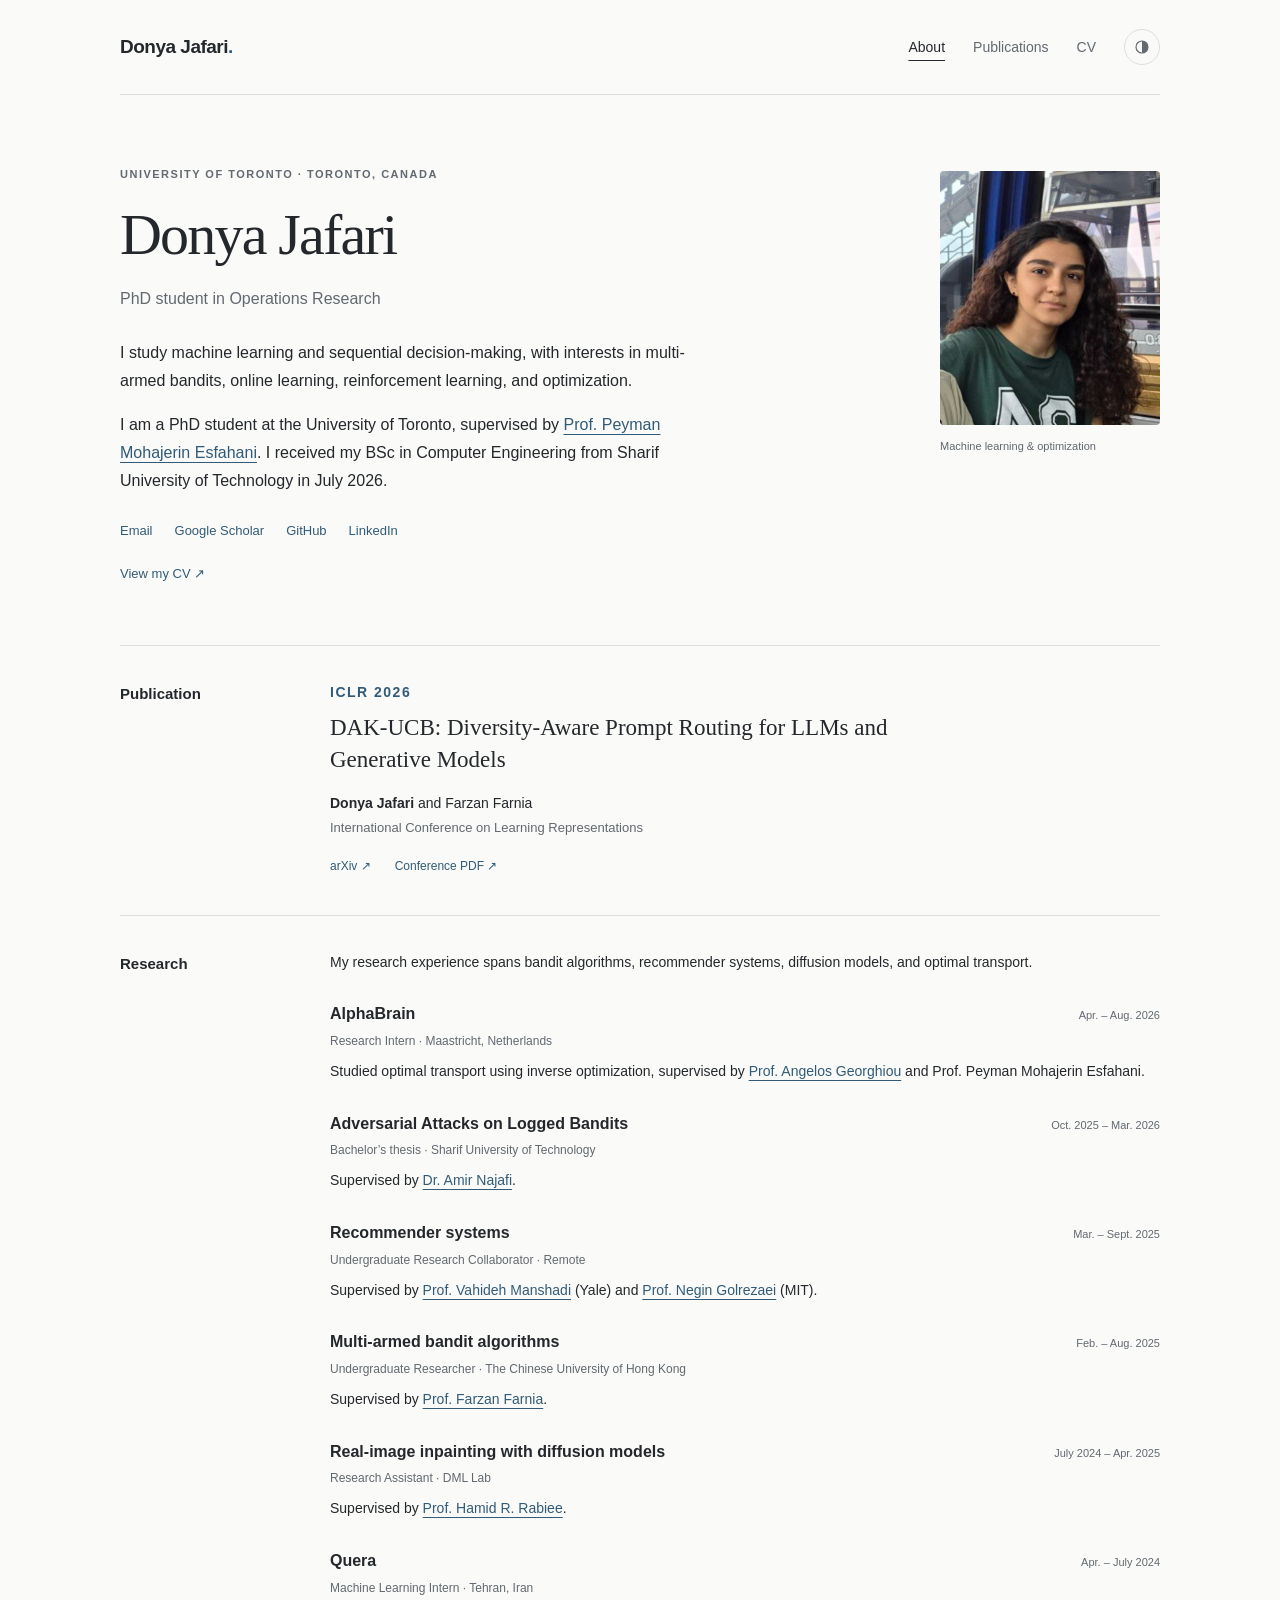
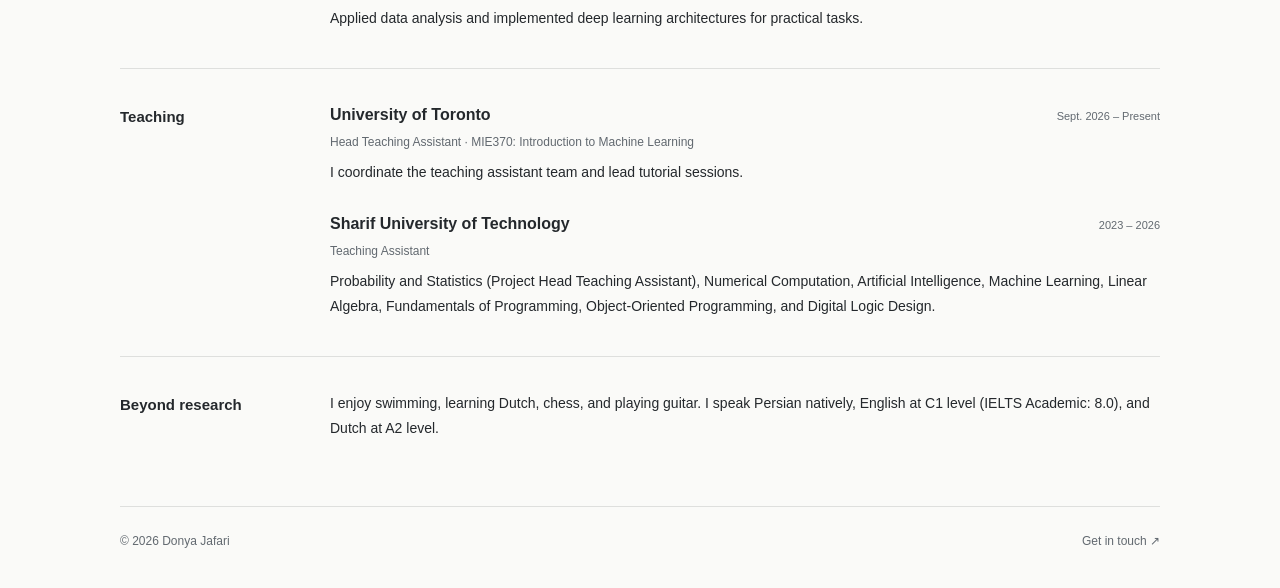
==== index.html @ 4354a480 "Add optimal transport to CV research interests" ====
<!doctype html>
<html lang="en">
<head>
  <meta charset="utf-8">
  <meta name="viewport" content="width=device-width, initial-scale=1">
  <meta name="description" content="Donya Jafari, PhD student at the University of Toronto. Research in machine learning, bandits, online learning, and optimization.">
  <meta name="theme-color" content="#fafaf8">
  <title>About · Donya Jafari</title>
  <script src="theme.js"></script>
  <link rel="stylesheet" href="styles.css">
</head>
<body>
  <a class="skip-link" href="#main">Skip to content</a>
  <header class="site-header container">
    <nav aria-label="Main navigation">
      <a class="wordmark" href="./">Donya Jafari<span class="wordmark-dot">.</span></a>
      <div class="nav-links"><a href="about.html" aria-current="page">About</a>
<a href="publications.html">Publications</a>
<a href="cv.html">CV</a></div>
      <button class="theme-toggle" type="button" aria-label="Switch to dark theme" aria-pressed="false" hidden><svg viewBox="0 0 24 24" width="18" height="18" fill="none" stroke="currentColor" stroke-width="1.5" aria-hidden="true"><circle cx="12" cy="12" r="8"/><path d="M12 4a8 8 0 0 1 0 16Z" fill="currentColor" stroke="none"/></svg></button>
    </nav>
  </header>
  <main id="main" class="container" tabindex="-1">
<section class="intro">
  <div class="intro-copy">
    <p class="eyebrow">University of Toronto · Toronto, Canada</p>
    <h1>Donya Jafari</h1>
    <p class="role">PhD student in Operations Research</p>
    <p>I study machine learning and sequential decision-making, with interests in multi-armed bandits, online learning, reinforcement learning, and optimization.</p>
    <p>I am a PhD student at the University of Toronto, supervised by <a href="https://scholar.google.com/citations?user=ZTan-7YAAAAJ">Prof. Peyman Mohajerin Esfahani</a>. I received my BSc in Computer Engineering from Sharif University of Technology in July 2026.</p>
    <div class="social-links"><a href="mailto:donya.jafari@mail.utoronto.ca">Email</a><a href="https://scholar.google.com/citations?user=WCK7U_UAAAAJ&amp;hl=en">Google Scholar</a><a href="https://github.com/Donya-Jafari">GitHub</a><a href="https://linkedin.com/in/donyajafari">LinkedIn</a></div>
    <a class="text-link" href="Donya_Jafari_CV.pdf?v=7ca5e5e67c67">View my CV <span aria-hidden="true">↗</span></a>
  </div>
  <figure class="portrait"><img src="image.png" alt="Portrait of Donya Jafari" width="260" height="300"><figcaption>Machine learning &amp; optimization</figcaption></figure>
</section>
<section class="section-row" aria-labelledby="publication-title"><h2 id="publication-title">Publication</h2><div class="section-content"><article class="publication"><p class="eyebrow">ICLR 2026</p><h3><a href="https://arxiv.org/abs/2603.23140">DAK-UCB: Diversity-Aware Prompt Routing for LLMs and Generative Models</a></h3><p class="authors"><strong>Donya Jafari</strong> and Farzan Farnia</p><p class="venue">International Conference on Learning Representations</p><div class="paper-links"><a href="https://arxiv.org/abs/2603.23140">arXiv <span aria-hidden="true">↗</span></a><a href="ICLR2026_CameraReady-5.pdf">Conference PDF <span aria-hidden="true">↗</span></a></div></article></div></section>
<section class="section-row" aria-labelledby="research-title">
  <h2 id="research-title">Research</h2>
  <div class="section-content">
    <p>My research experience spans bandit algorithms, recommender systems, diffusion models, and optimal transport.</p>
    <div class="experience"><div class="entry-heading"><h3>AlphaBrain</h3><span class="date">Apr. – Aug. 2026</span></div><p class="entry-role">Research Intern · Maastricht, Netherlands</p><p>Studied optimal transport using inverse optimization, supervised by <a href="https://www.ucy.ac.cy/directory/profile/ageorg07">Prof. Angelos Georghiou</a> and Prof. Peyman Mohajerin Esfahani.</p></div>
    <div class="experience"><div class="entry-heading"><h3>Adversarial Attacks on Logged Bandits</h3><span class="date">Oct. 2025 – Mar. 2026</span></div><p class="entry-role">Bachelor’s thesis · Sharif University of Technology</p><p>Supervised by <a href="https://scholar.google.com/citations?user=N_zYPC0AAAAJ">Dr. Amir Najafi</a>.</p></div>
    <div class="experience"><div class="entry-heading"><h3>Recommender systems</h3><span class="date">Mar. – Sept. 2025</span></div><p class="entry-role">Undergraduate Research Collaborator · Remote</p><p>Supervised by <a href="https://som.yale.edu/faculty-research/faculty-directory/vahideh-manshadi">Prof. Vahideh Manshadi</a> (Yale) and <a href="https://www.mit.edu/~golrezae/">Prof. Negin Golrezaei</a> (MIT).</p></div>
    <div class="experience"><div class="entry-heading"><h3>Multi-armed bandit algorithms</h3><span class="date">Feb. – Aug. 2025</span></div><p class="entry-role">Undergraduate Researcher · The Chinese University of Hong Kong</p><p>Supervised by <a href="https://www.cse.cuhk.edu.hk/people/faculty/farzan-farnia/">Prof. Farzan Farnia</a>.</p></div>
    <div class="experience"><div class="entry-heading"><h3>Real-image inpainting with diffusion models</h3><span class="date">July 2024 – Apr. 2025</span></div><p class="entry-role">Research Assistant · DML Lab</p><p>Supervised by <a href="https://sharif.edu/~rabiee/">Prof. Hamid R. Rabiee</a>.</p></div>
    <div class="experience"><div class="entry-heading"><h3>Quera</h3><span class="date">Apr. – July 2024</span></div><p class="entry-role">Machine Learning Intern · Tehran, Iran</p><p>Applied data analysis and implemented deep learning architectures for practical tasks.</p></div>
  </div>
</section>
<section class="section-row" aria-labelledby="teaching-title"><h2 id="teaching-title">Teaching</h2><div class="section-content">
  <div class="experience"><div class="entry-heading"><h3>University of Toronto</h3><span class="date">Sept. 2026 – Present</span></div><p class="entry-role">Head Teaching Assistant · MIE370: Introduction to Machine Learning</p><p>I coordinate the teaching assistant team and lead tutorial sessions.</p></div>
  <div class="experience"><div class="entry-heading"><h3>Sharif University of Technology</h3><span class="date">2023 – 2026</span></div><p class="entry-role">Teaching Assistant</p><p>Probability and Statistics (Project Head Teaching Assistant), Numerical Computation, Artificial Intelligence, Machine Learning, Linear Algebra, Fundamentals of Programming, Object-Oriented Programming, and Digital Logic Design.</p></div>
</div></section>
<section class="section-row" aria-labelledby="beyond-title"><h2 id="beyond-title">Beyond research</h2><div class="section-content"><p>I enjoy swimming, learning Dutch, chess, and playing guitar. I speak Persian natively, English at C1 level (IELTS Academic: 8.0), and Dutch at A2 level.</p></div></section>
</main>
  <footer class="site-footer container"><span>© 2026 Donya Jafari</span><a href="mailto:donya.jafari@mail.utoronto.ca">Get in touch <span aria-hidden="true">↗</span></a></footer>
</body>
</html>
---- styles.css ----
:root {
  color-scheme: light;
  --bg: #fafaf8;
  --text: #24282c;
  --muted: #626970;
  --line: #dedfdd;
  --accent: #315b78;
  --surface: #f0f1ee;
}
:root[data-theme="dark"] {
  color-scheme: dark;
  --bg: #181c20;
  --text: #e8e9e6;
  --muted: #adb4b9;
  --line: #363d43;
  --accent: #a4c7e1;
  --surface: #22282e;
}
* { box-sizing: border-box; }
body { margin: 0; background: var(--bg); color: var(--text); font: 16px/1.75 -apple-system, BlinkMacSystemFont, "Segoe UI", sans-serif; -webkit-font-smoothing: antialiased; }
.container { width: min(1040px, calc(100% - 96px)); margin-inline: auto; }
a { color: var(--accent); text-decoration-thickness: 1px; text-underline-offset: 4px; }
a:hover { text-decoration: underline; }
a:focus-visible, button:focus-visible { outline: 2px solid var(--accent); outline-offset: 5px; border-radius: 2px; }
p { margin: 0 0 16px; }
h1, h2, h3 { margin: 0; color: var(--text); }
h1 { font: 400 clamp(40px, 5vw, 58px)/1.15 Georgia, "Times New Roman", serif; letter-spacing: -1.8px; }
h2 { font-size: 15px; font-weight: 600; line-height: 1.5; }
h3 { font-size: 16px; font-weight: 600; line-height: 1.55; }
.site-header { border-bottom: 1px solid var(--line); }
nav { min-height: 94px; display: flex; align-items: center; gap: 28px; }
.wordmark { color: var(--text); text-decoration: none; font-size: 19px; font-weight: 600; letter-spacing: -.5px; margin-right: auto; }
.wordmark-dot { color: var(--accent); }
.nav-links { display: flex; gap: 28px; font-size: 14px; }
.nav-links a { color: var(--muted); text-decoration: none; padding-block: 10px; }
.nav-links a[aria-current="page"] { color: var(--text); text-decoration: underline; text-underline-offset: 8px; }
.nav-links a:hover { color: var(--text); }
.theme-toggle { width: 36px; height: 36px; display: inline-grid; place-items: center; border: 1px solid var(--line); border-radius: 50%; color: var(--muted); background: transparent; cursor: pointer; }
.theme-toggle[hidden] { display: none; }
.theme-toggle:hover { color: var(--text); border-color: var(--muted); }
.skip-link { position: absolute; left: 24px; top: -80px; padding: 8px 16px; background: var(--bg); z-index: 2; }
.skip-link:focus { top: 12px; }
.intro { display: grid; grid-template-columns: minmax(0, 1fr) 220px; gap: 70px; align-items: start; padding: 70px 0 58px; }
.eyebrow { font-size: 11px; text-transform: uppercase; letter-spacing: 1.5px; color: var(--muted); margin-bottom: 18px; font-weight: 600; }
.role { color: var(--muted); font-size: 16px; margin: 16px 0 26px; }
.intro-copy > p:not(.eyebrow):not(.role) { max-width: 66ch; }
.portrait { margin: 6px 0 0; }
.portrait img { display: block; width: 100%; height: auto; aspect-ratio: 13 / 15; object-fit: cover; border-radius: 4px; }
.portrait figcaption { color: var(--muted); font-size: 11px; margin-top: 12px; }
.social-links { display: flex; flex-wrap: wrap; gap: 10px 22px; margin: 25px 0 16px; font-size: 13px; }
.social-links a, .text-link, .paper-links a { text-decoration: none; }
.social-links a:hover, .text-link:hover, .paper-links a:hover { text-decoration: underline; }
.text-link { font-size: 13px; font-weight: 500; }
.section-row { display: grid; grid-template-columns: 170px minmax(0, 1fr); gap: 40px; border-top: 1px solid var(--line); padding: 34px 0 38px; }
.section-row > h2 { padding-top: 3px; }
.section-content { min-width: 0; }
.section-content > p:last-child { margin-bottom: 0; }
.section-content p { font-size: 14px; }
.experience { margin-top: 28px; }
.experience:first-child { margin-top: 0; }
.entry-heading { display: flex; align-items: baseline; justify-content: space-between; gap: 16px; }
.date { color: var(--muted); font-size: 11px; white-space: nowrap; font-variant-numeric: tabular-nums; }
.experience p { margin-bottom: 0; }
.experience .entry-role { color: var(--muted); font-size: 12px; margin: 4px 0 7px; }
.publication .eyebrow { margin-bottom: 8px; color: var(--accent); }
.publication h3 { font-family: Georgia, "Times New Roman", serif; font-weight: 400; font-size: 23px; line-height: 1.4; max-width: 650px; }
.publication h3 a { color: var(--text); text-decoration: none; }
.publication h3 a:hover { text-decoration: underline; }
.publication .authors { margin: 14px 0 2px; font-size: 14px; }
.authors strong { font-weight: 600; }
.publication .venue { color: var(--muted); font-size: 13px; margin-bottom: 16px; }
.paper-links { display: flex; gap: 24px; font-size: 12px; }
.page-heading { padding: 66px 0 44px; }
.page-heading > p:last-child { color: var(--muted); margin: 20px 0 0; font-size: 15px; }
.page-heading .eyebrow { margin-top: 0; }
.publications-row { padding-block: 40px; }
.scholar-note { font-size: 13px; color: var(--muted); margin: 8px 0 80px 210px; }
.cv-summary { border-block: 1px solid var(--line); padding: 28px 0; display: flex; align-items: center; justify-content: space-between; gap: 24px; }
.cv-summary h2 { font-size: 18px; }
.cv-summary p { font-size: 14px; margin: 5px 0 0; color: var(--muted); }
.cv-summary .document-meta { font-size: 12px; margin-top: 12px; }
.cv-actions { display: flex; flex-direction: column; align-items: center; gap: 12px; }
.button { background: var(--text); color: var(--bg); display: inline-flex; gap: 24px; padding: 11px 20px; border-radius: 3px; text-decoration: none; font-size: 13px; font-weight: 500; }
.button:hover { opacity: .85; text-decoration: none; }
.cv-preview { margin: 32px 0 60px; }
.cv-preview img { display: block; width: 100%; height: auto; border: 1px solid var(--line); background: white; }
.cv-preview figcaption { margin-top: 14px; font-size: 12px; color: var(--muted); }
.site-footer { border-top: 1px solid var(--line); margin-top: 28px; padding-block: 24px 36px; display: flex; justify-content: space-between; gap: 20px; font-size: 12px; color: var(--muted); }
.site-footer a { color: var(--muted); text-decoration: none; }
body { min-height: 100vh; display: flex; flex-direction: column; }
main { flex: 1; }
@media (max-width: 850px) {
  .container { width: calc(100% - 56px); }
  .intro { grid-template-columns: minmax(0, 1fr) 170px; gap: 32px; }
  .section-row { grid-template-columns: 130px minmax(0, 1fr); gap: 24px; }
  .entry-heading { display: block; }
  .date { display: block; margin-top: 3px; }
  .scholar-note { margin-left: 154px; }
}
@media (max-width: 600px) {
  .container { width: calc(100% - 40px); }
  nav { min-height: 78px; gap: 16px; flex-wrap: wrap; padding-block: 18px; }
  .wordmark { font-size: 17px; }
  .nav-links { gap: 16px; font-size: 12px; }
  .theme-toggle { width: 30px; height: 30px; }
  .intro { display: flex; flex-direction: column; gap: 28px; padding: 38px 0; }
  .portrait { order: -1; display: flex; align-items: center; gap: 16px; margin: 0; }
  .portrait img { width: 90px; height: 104px; }
  .portrait figcaption { max-width: 130px; margin: 0; }
  h1 { font-size: 42px; }
  .eyebrow { font-size: 10px; }
  .role { margin-block: 12px 22px; }
  .intro-copy p { font-size: 15px; }
  .section-row { grid-template-columns: 1fr; gap: 20px; padding-block: 26px 30px; }
  .section-row > h2 { color: var(--muted); font-size: 12px; }
  .publication h3 { font-size: 22px; }
  .page-heading { padding: 38px 0 30px; }
  .scholar-note { margin: 0 0 50px; }
  .cv-summary { align-items: flex-start; flex-direction: column; }
  .cv-actions { flex-direction: row; gap: 24px; }

}
@media (max-width: 370px) {
  nav { gap: 10px; }
  .nav-links { gap: 12px; }
  .wordmark { flex-basis: calc(100% - 46px); }
  .theme-toggle { order: 1; }
  .nav-links { order: 2; flex-basis: 100%; }
}
@media print {
  .site-header, .site-footer, .theme-toggle, .skip-link, .cv-preview { display: none; }
  :root { --bg: #fff; --text: #000; --muted: #444; --accent: #000; --line: #ccc; }
  .container { width: 100%; }
  .intro, .page-heading { padding-top: 0; }
  .experience, .publication { break-inside: avoid; }
}
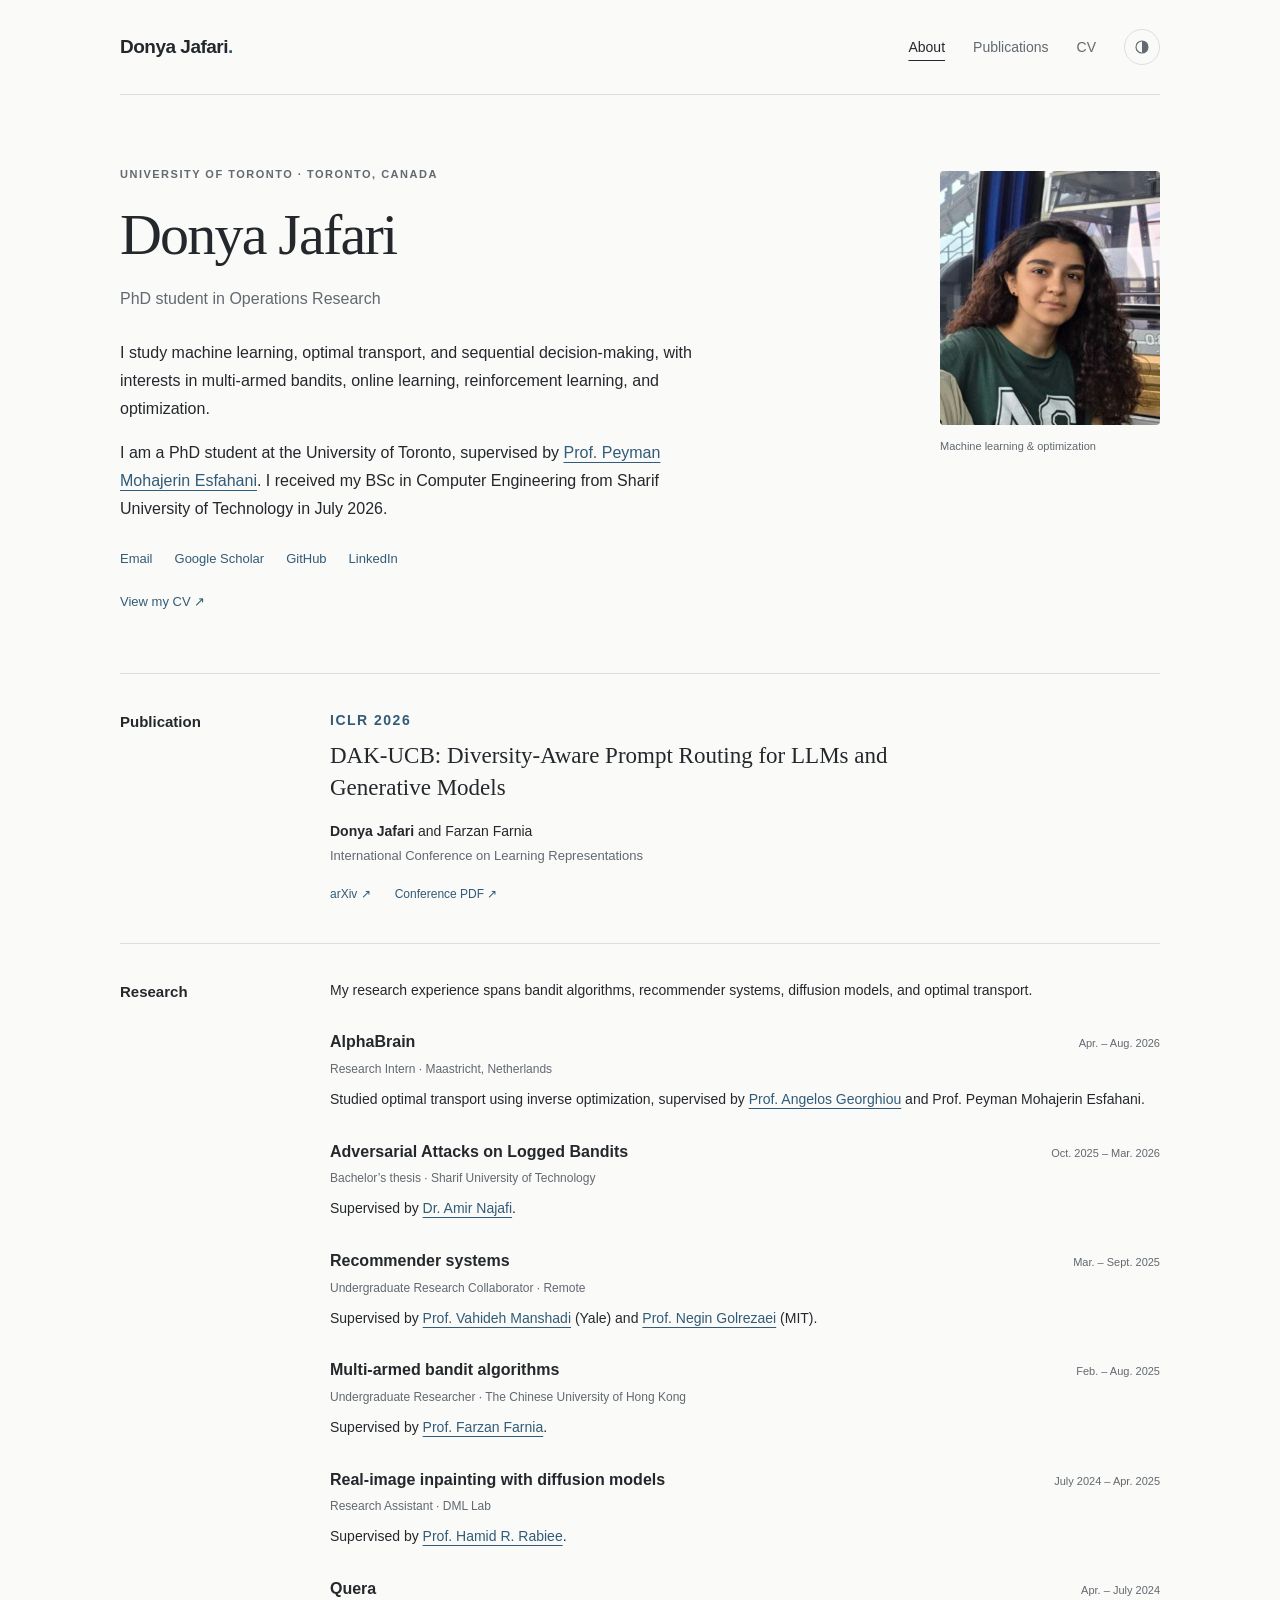
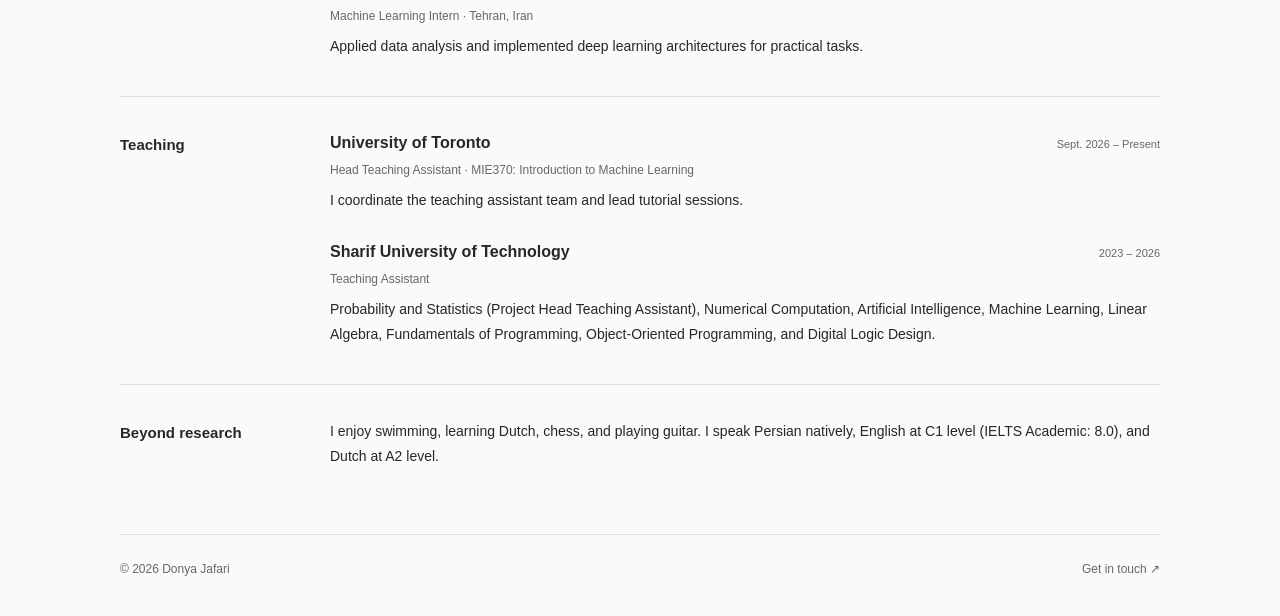
==== commit 49acebf5: "Add PhD courses and update research interests" ====
--- a/index.html
+++ b/index.html
@@ -26,10 +26,10 @@
     <p class="eyebrow">University of Toronto · Toronto, Canada</p>
     <h1>Donya Jafari</h1>
     <p class="role">PhD student in Operations Research</p>
-    <p>I study machine learning and sequential decision-making, with interests in multi-armed bandits, online learning, reinforcement learning, and optimization.</p>
+    <p>I study machine learning, optimal transport, and sequential decision-making, with interests in multi-armed bandits, online learning, reinforcement learning, and optimization.</p>
     <p>I am a PhD student at the University of Toronto, supervised by <a href="https://scholar.google.com/citations?user=ZTan-7YAAAAJ">Prof. Peyman Mohajerin Esfahani</a>. I received my BSc in Computer Engineering from Sharif University of Technology in July 2026.</p>
     <div class="social-links"><a href="mailto:donya.jafari@mail.utoronto.ca">Email</a><a href="https://scholar.google.com/citations?user=WCK7U_UAAAAJ&amp;hl=en">Google Scholar</a><a href="https://github.com/Donya-Jafari">GitHub</a><a href="https://linkedin.com/in/donyajafari">LinkedIn</a></div>
-    <a class="text-link" href="Donya_Jafari_CV.pdf?v=7ca5e5e67c67">View my CV <span aria-hidden="true">↗</span></a>
+    <a class="text-link" href="Donya_Jafari_CV.pdf?v=bf45f6af7149">View my CV <span aria-hidden="true">↗</span></a>
   </div>
   <figure class="portrait"><img src="image.png" alt="Portrait of Donya Jafari" width="260" height="300"><figcaption>Machine learning &amp; optimization</figcaption></figure>
 </section>
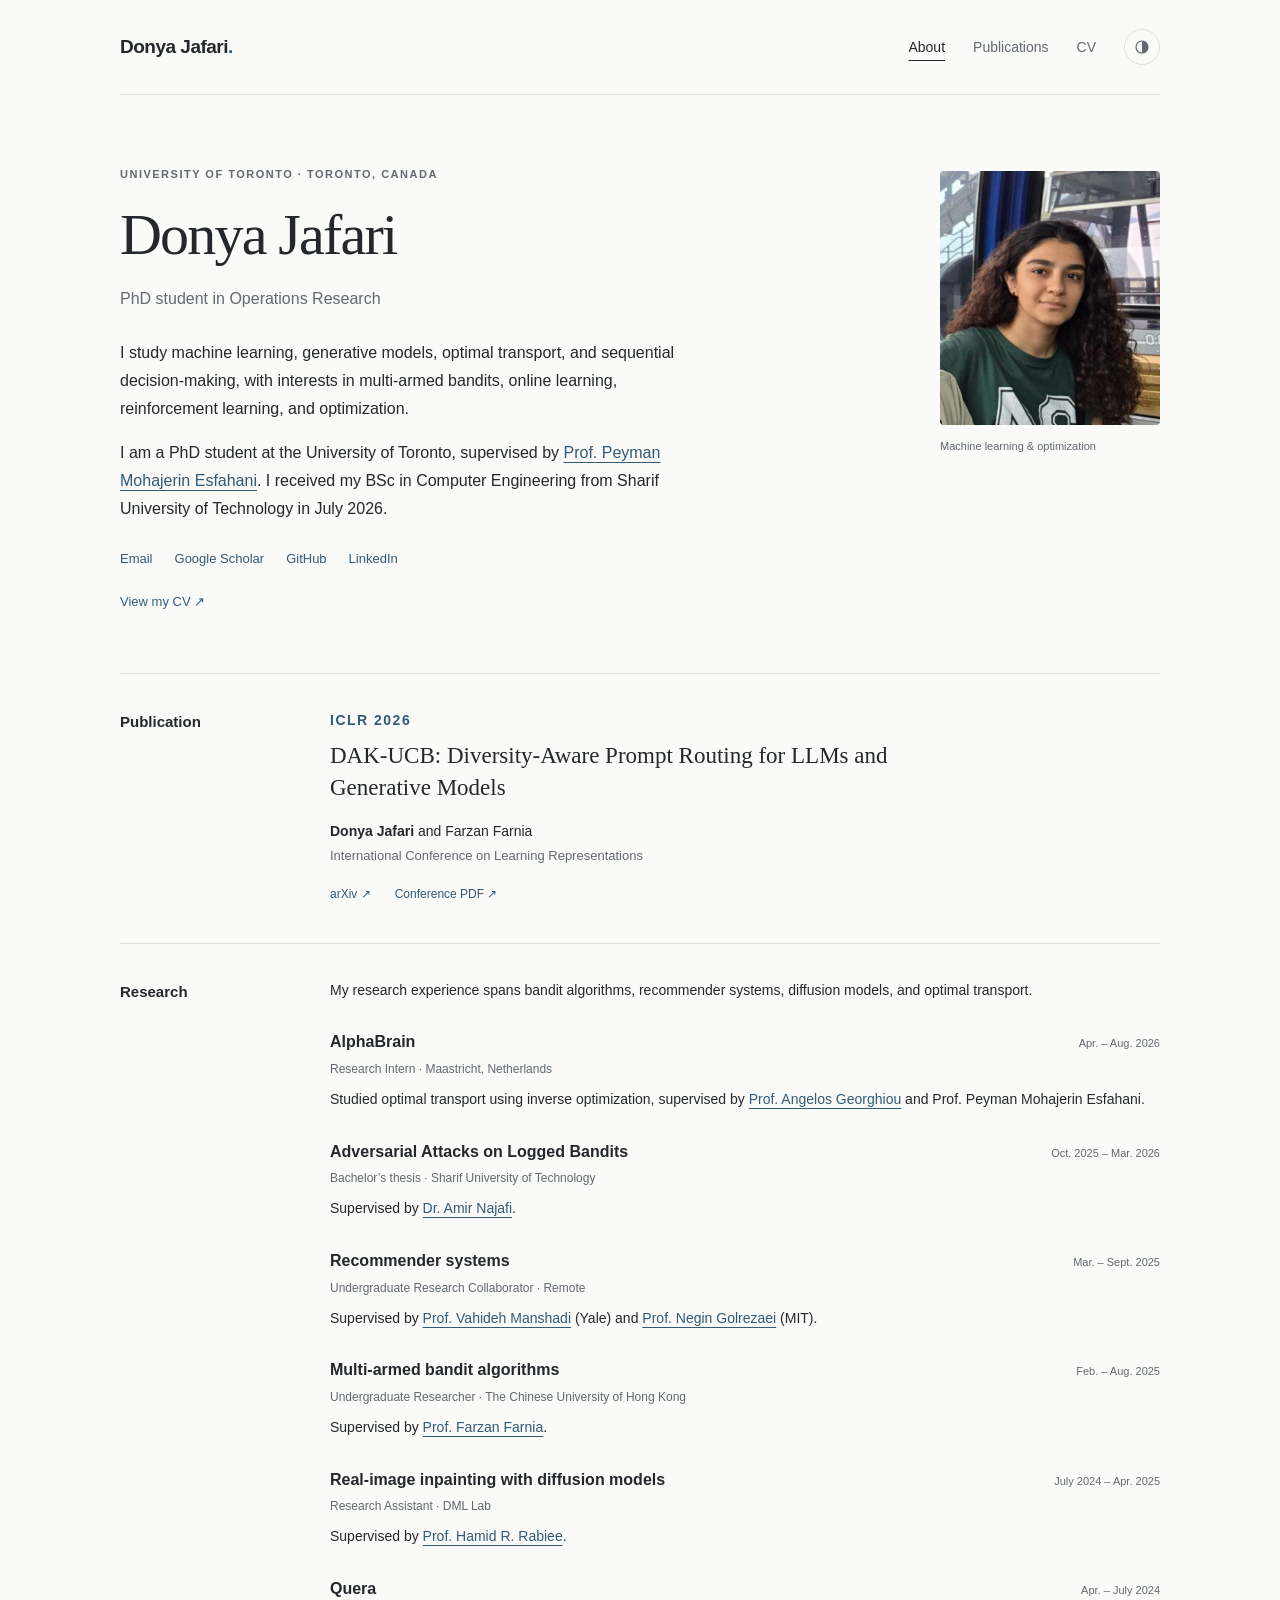
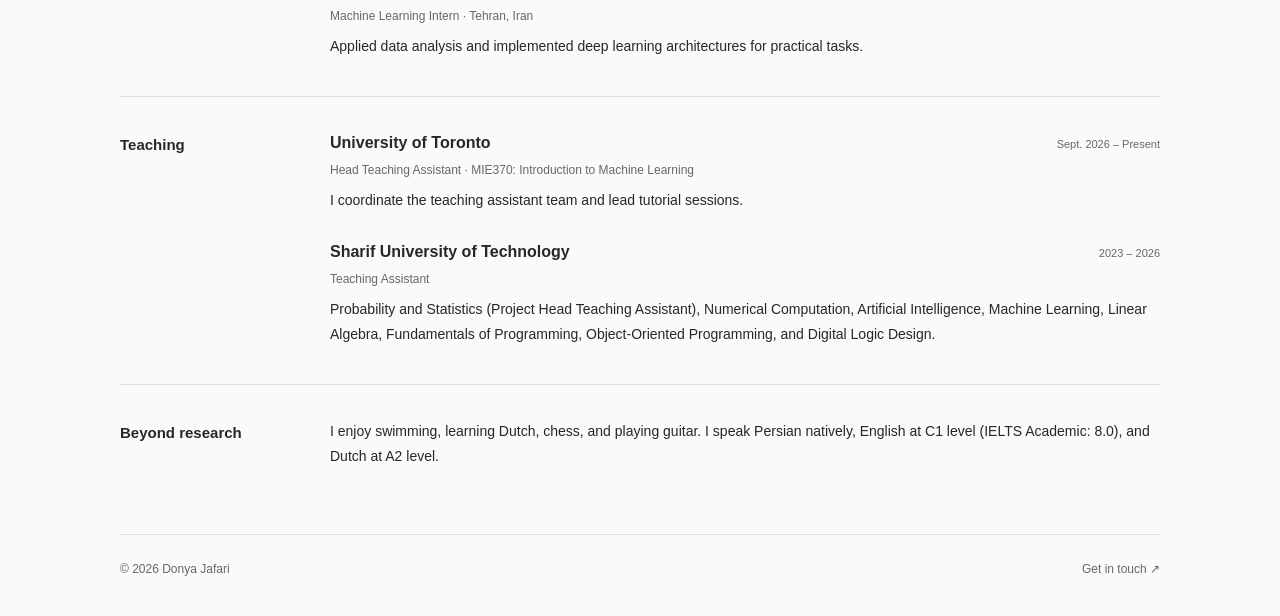
==== commit 345a8ea2: "Add generative models to research interests" ====
--- a/index.html
+++ b/index.html
@@ -26,10 +26,10 @@
     <p class="eyebrow">University of Toronto · Toronto, Canada</p>
     <h1>Donya Jafari</h1>
     <p class="role">PhD student in Operations Research</p>
-    <p>I study machine learning, optimal transport, and sequential decision-making, with interests in multi-armed bandits, online learning, reinforcement learning, and optimization.</p>
+    <p>I study machine learning, generative models, optimal transport, and sequential decision-making, with interests in multi-armed bandits, online learning, reinforcement learning, and optimization.</p>
     <p>I am a PhD student at the University of Toronto, supervised by <a href="https://scholar.google.com/citations?user=ZTan-7YAAAAJ">Prof. Peyman Mohajerin Esfahani</a>. I received my BSc in Computer Engineering from Sharif University of Technology in July 2026.</p>
     <div class="social-links"><a href="mailto:donya.jafari@mail.utoronto.ca">Email</a><a href="https://scholar.google.com/citations?user=WCK7U_UAAAAJ&amp;hl=en">Google Scholar</a><a href="https://github.com/Donya-Jafari">GitHub</a><a href="https://linkedin.com/in/donyajafari">LinkedIn</a></div>
-    <a class="text-link" href="Donya_Jafari_CV.pdf?v=bf45f6af7149">View my CV <span aria-hidden="true">↗</span></a>
+    <a class="text-link" href="Donya_Jafari_CV.pdf?v=447765f10a7c">View my CV <span aria-hidden="true">↗</span></a>
   </div>
   <figure class="portrait"><img src="image.png" alt="Portrait of Donya Jafari" width="260" height="300"><figcaption>Machine learning &amp; optimization</figcaption></figure>
 </section>
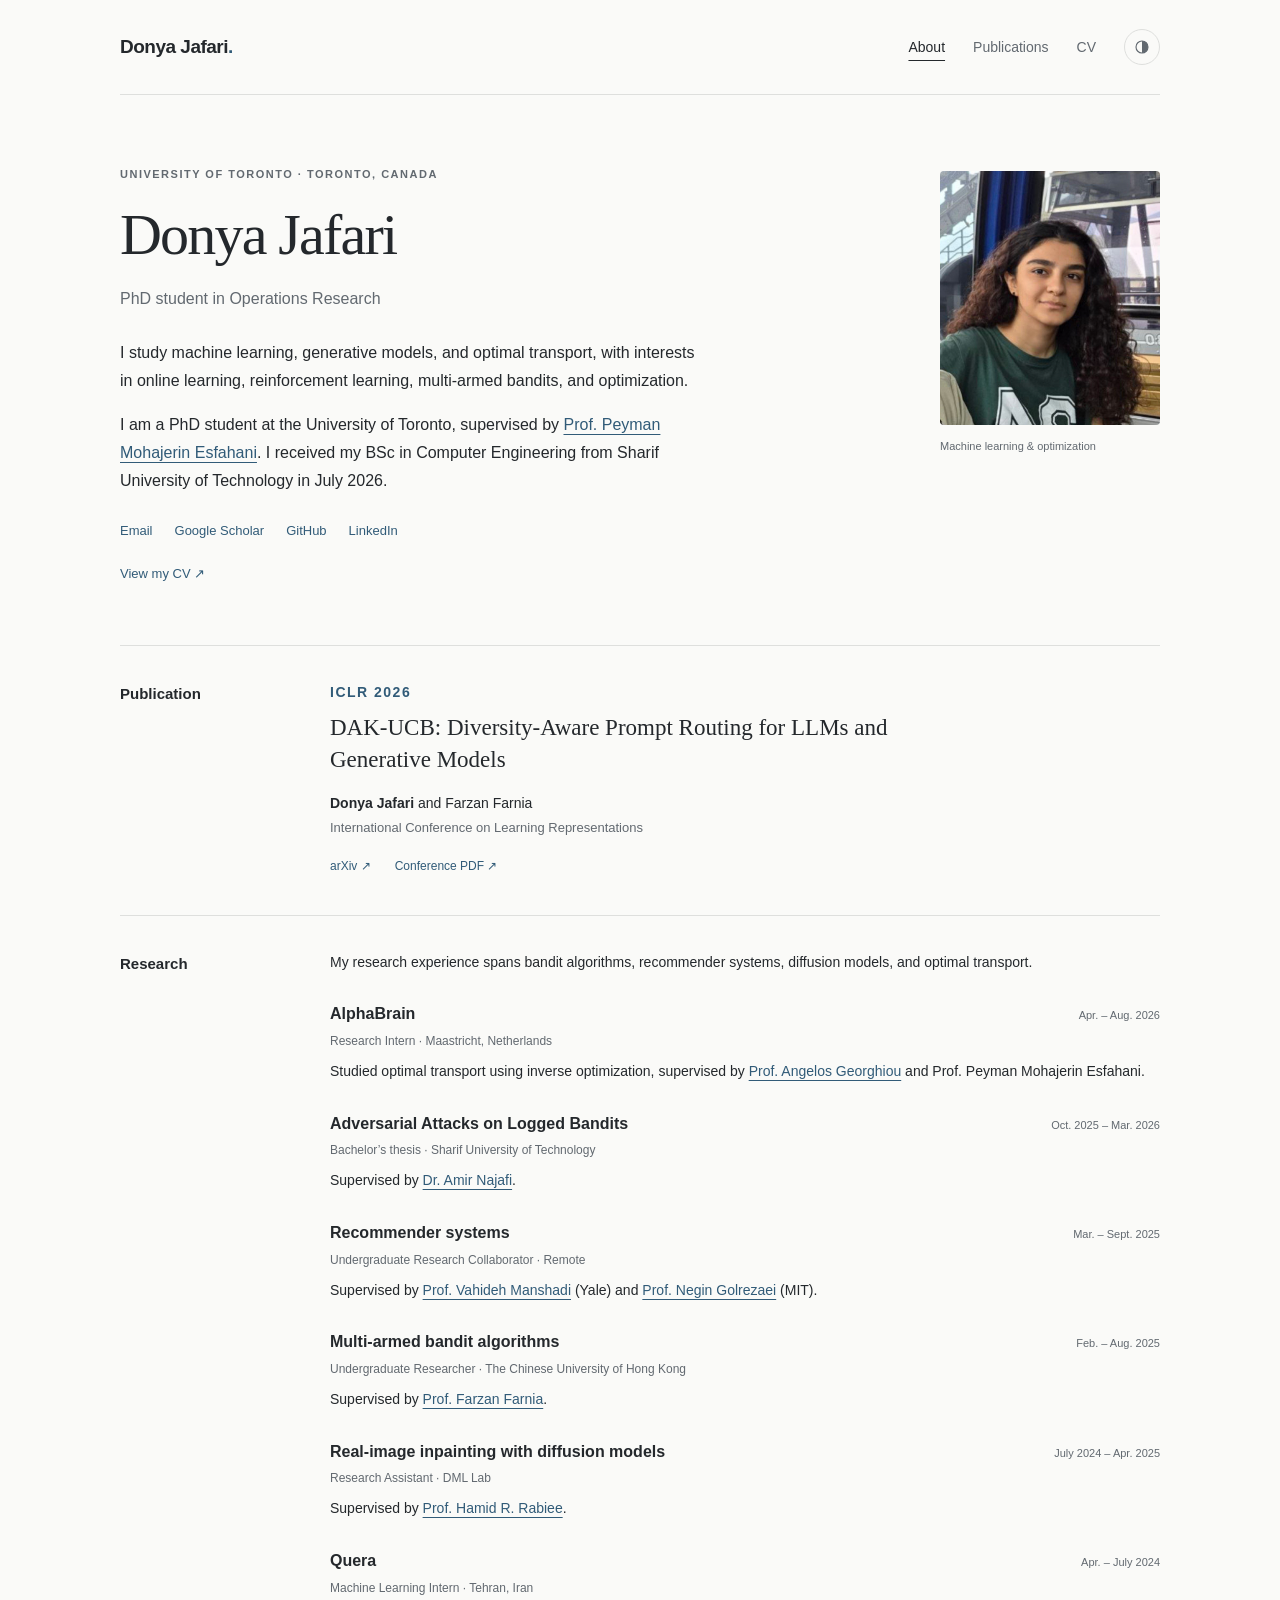
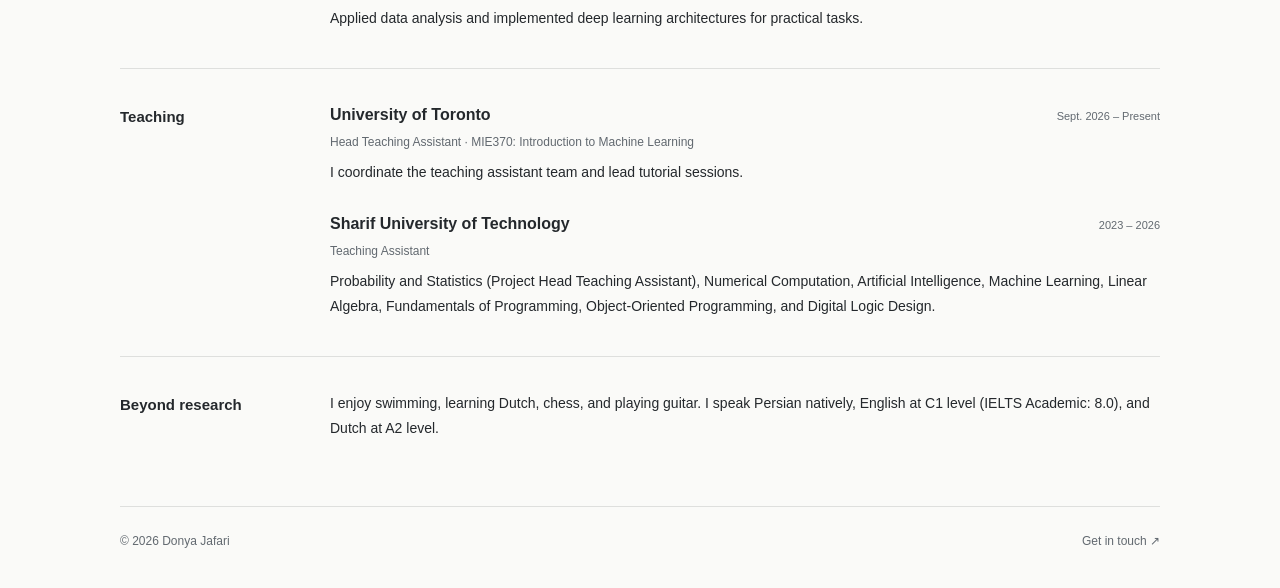
==== commit ccdddaef: "Split CV research interests into two groups" ====
--- a/index.html
+++ b/index.html
@@ -26,10 +26,10 @@
     <p class="eyebrow">University of Toronto · Toronto, Canada</p>
     <h1>Donya Jafari</h1>
     <p class="role">PhD student in Operations Research</p>
-    <p>I study machine learning, generative models, optimal transport, and sequential decision-making, with interests in multi-armed bandits, online learning, reinforcement learning, and optimization.</p>
+    <p>I study machine learning, generative models, and optimal transport, with interests in online learning, reinforcement learning, multi-armed bandits, and optimization.</p>
     <p>I am a PhD student at the University of Toronto, supervised by <a href="https://scholar.google.com/citations?user=ZTan-7YAAAAJ">Prof. Peyman Mohajerin Esfahani</a>. I received my BSc in Computer Engineering from Sharif University of Technology in July 2026.</p>
     <div class="social-links"><a href="mailto:donya.jafari@mail.utoronto.ca">Email</a><a href="https://scholar.google.com/citations?user=WCK7U_UAAAAJ&amp;hl=en">Google Scholar</a><a href="https://github.com/Donya-Jafari">GitHub</a><a href="https://linkedin.com/in/donyajafari">LinkedIn</a></div>
-    <a class="text-link" href="Donya_Jafari_CV.pdf?v=447765f10a7c">View my CV <span aria-hidden="true">↗</span></a>
+    <a class="text-link" href="Donya_Jafari_CV.pdf?v=de3bde5b62d5">View my CV <span aria-hidden="true">↗</span></a>
   </div>
   <figure class="portrait"><img src="image.png" alt="Portrait of Donya Jafari" width="260" height="300"><figcaption>Machine learning &amp; optimization</figcaption></figure>
 </section>
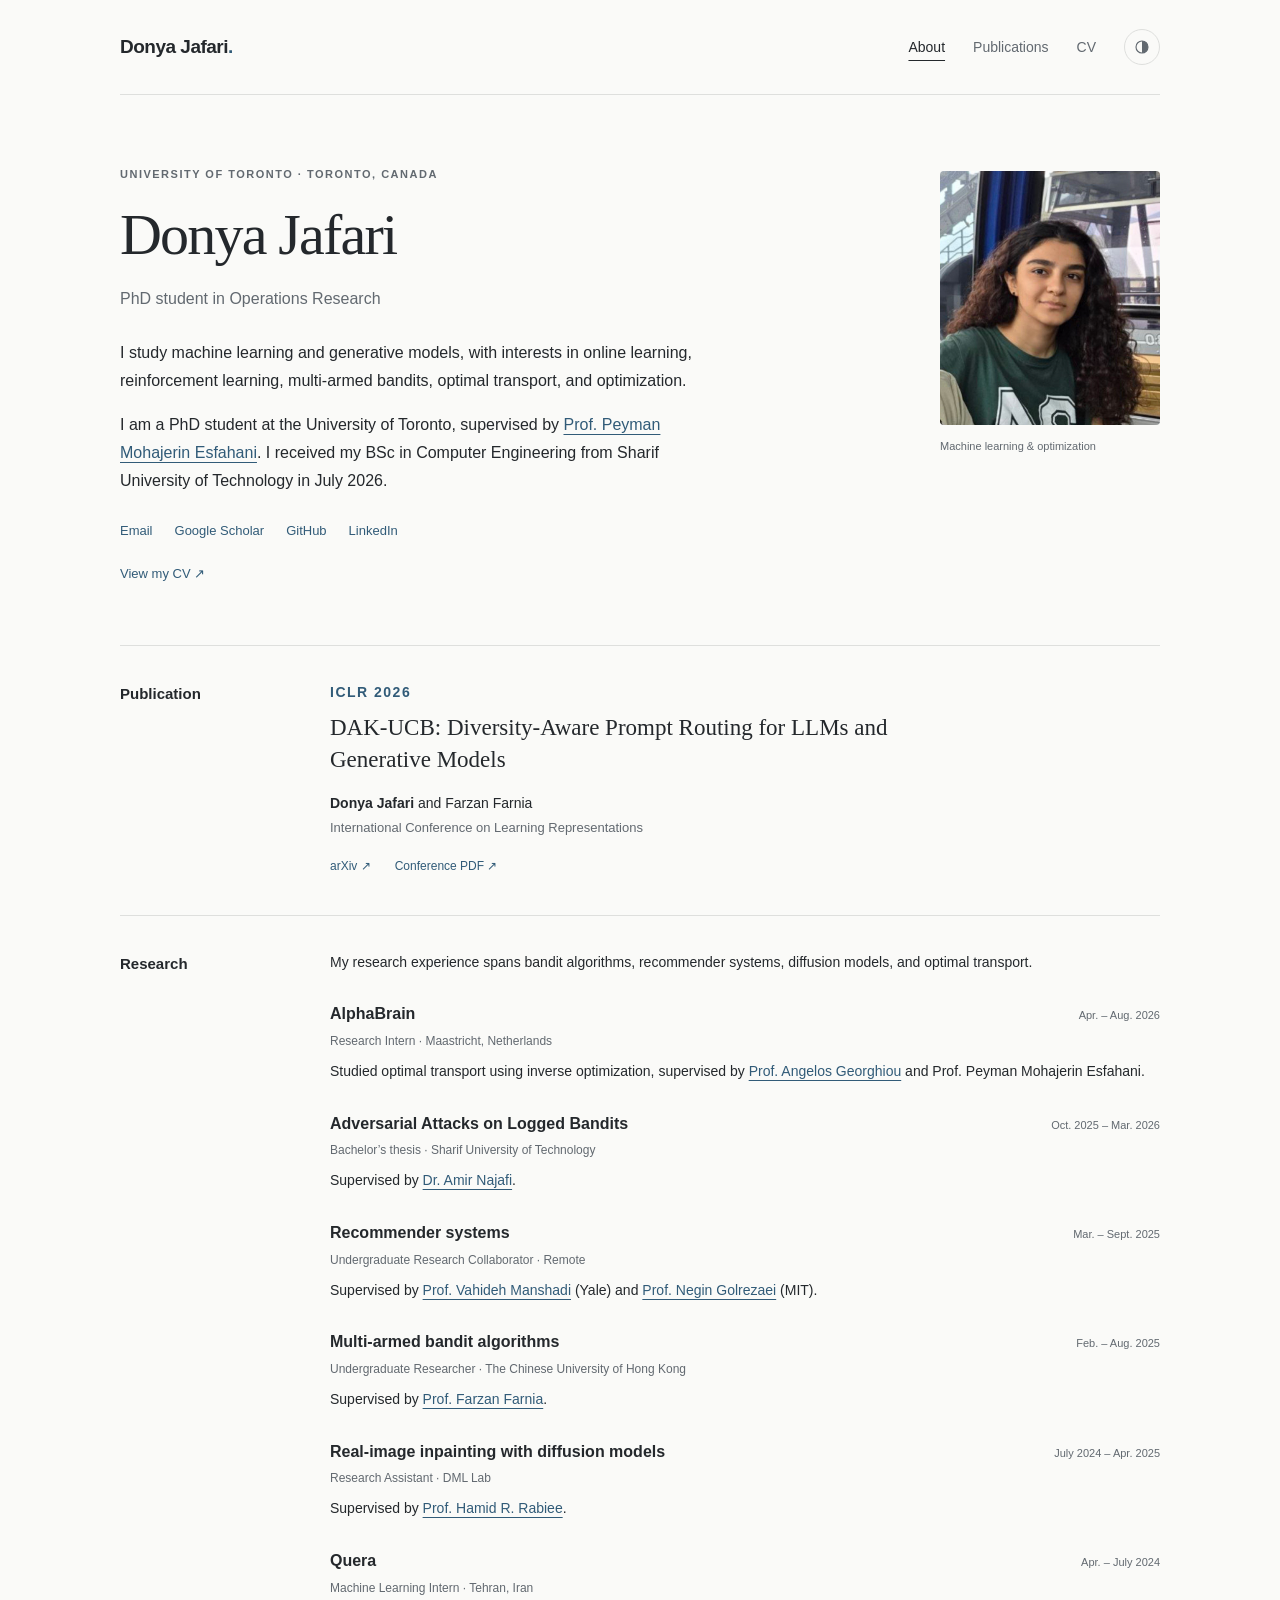
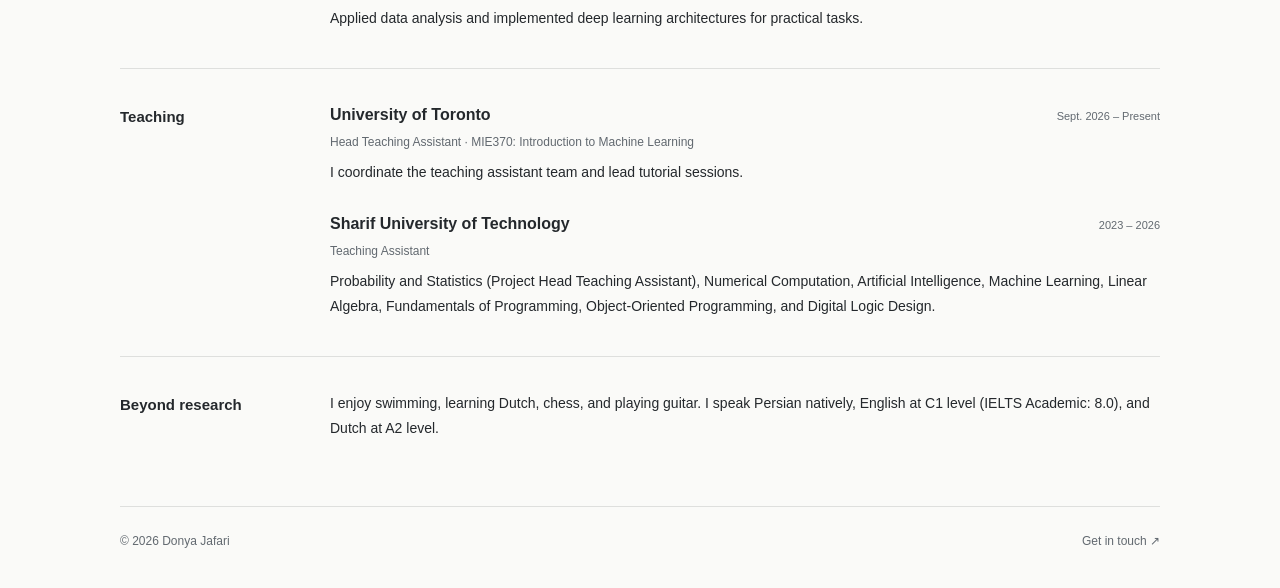
==== commit 2b8dfa8c: "Reorder portfolio research interests" ====
--- a/index.html
+++ b/index.html
@@ -26,7 +26,7 @@
     <p class="eyebrow">University of Toronto · Toronto, Canada</p>
     <h1>Donya Jafari</h1>
     <p class="role">PhD student in Operations Research</p>
-    <p>I study machine learning, generative models, and optimal transport, with interests in online learning, reinforcement learning, multi-armed bandits, and optimization.</p>
+    <p>I study machine learning and generative models, with interests in online learning, reinforcement learning, multi-armed bandits, optimal transport, and optimization.</p>
     <p>I am a PhD student at the University of Toronto, supervised by <a href="https://scholar.google.com/citations?user=ZTan-7YAAAAJ">Prof. Peyman Mohajerin Esfahani</a>. I received my BSc in Computer Engineering from Sharif University of Technology in July 2026.</p>
     <div class="social-links"><a href="mailto:donya.jafari@mail.utoronto.ca">Email</a><a href="https://scholar.google.com/citations?user=WCK7U_UAAAAJ&amp;hl=en">Google Scholar</a><a href="https://github.com/Donya-Jafari">GitHub</a><a href="https://linkedin.com/in/donyajafari">LinkedIn</a></div>
     <a class="text-link" href="Donya_Jafari_CV.pdf?v=de3bde5b62d5">View my CV <span aria-hidden="true">↗</span></a>
